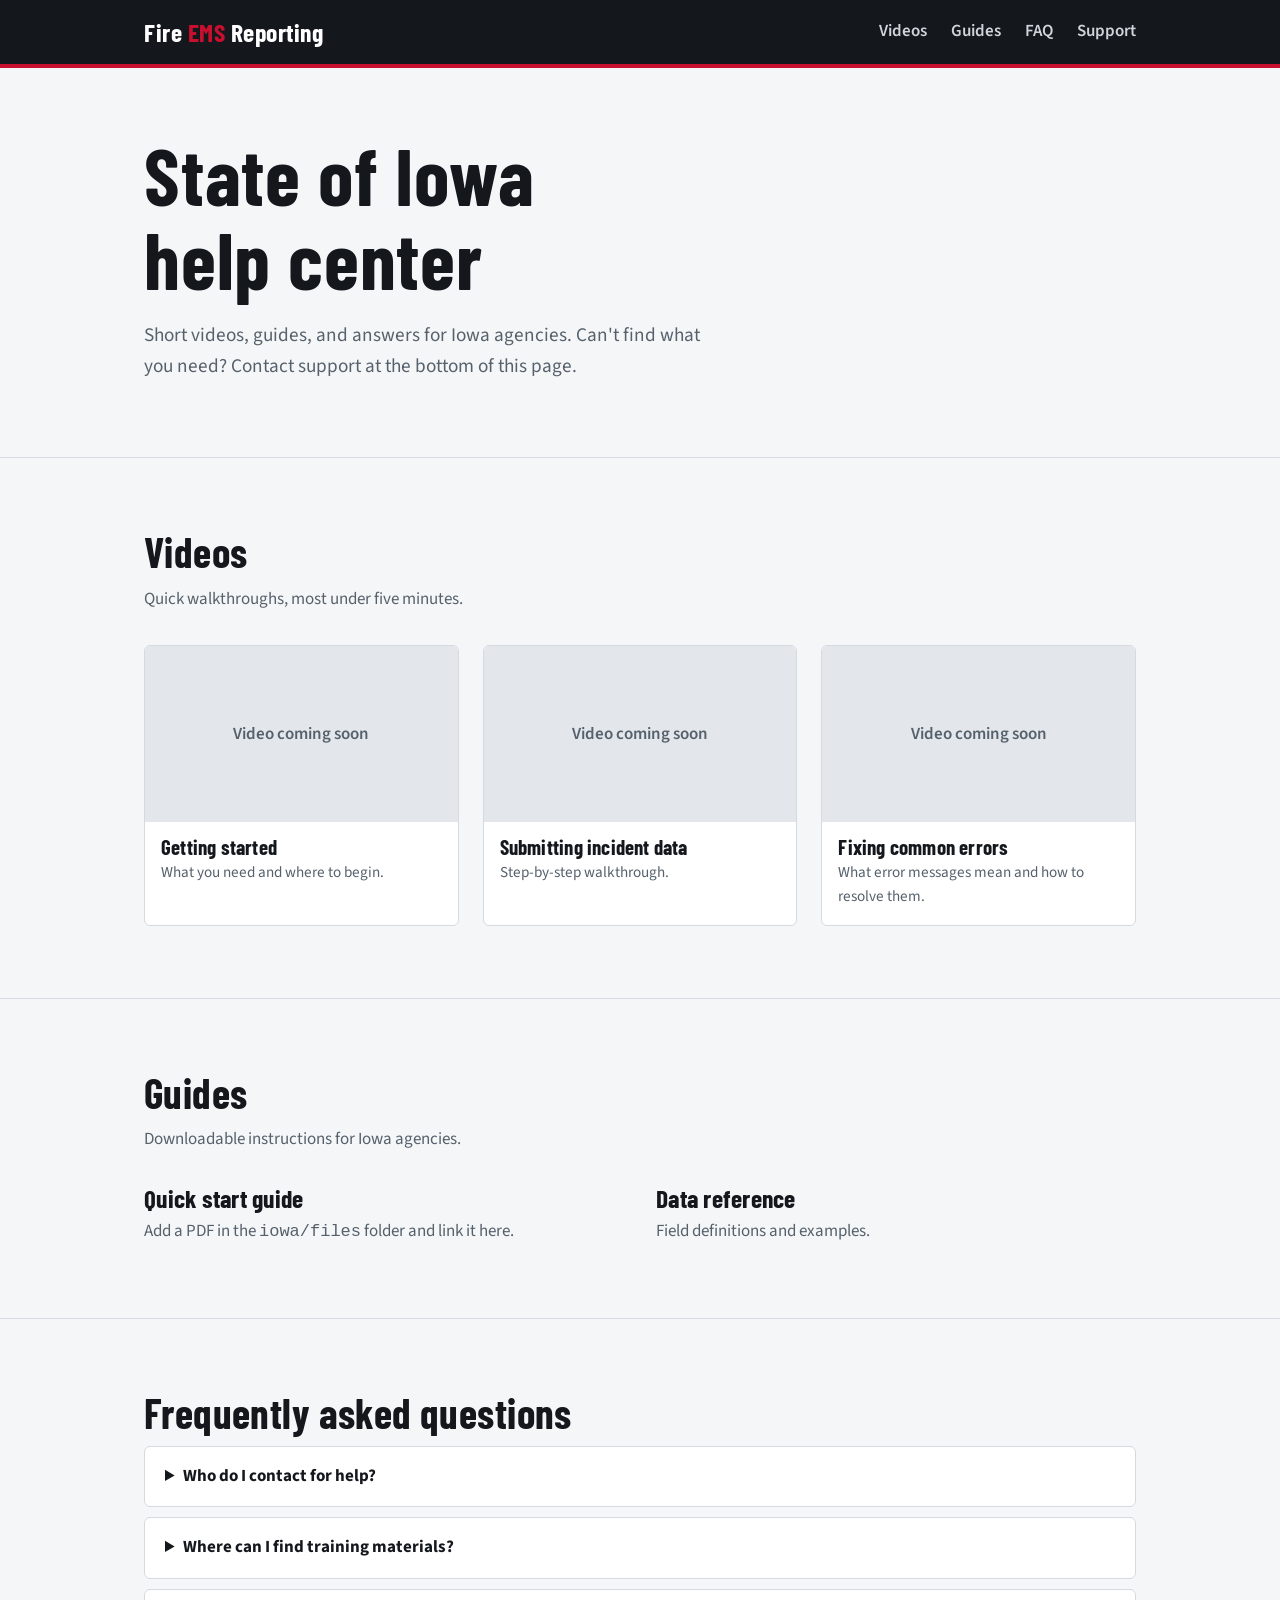
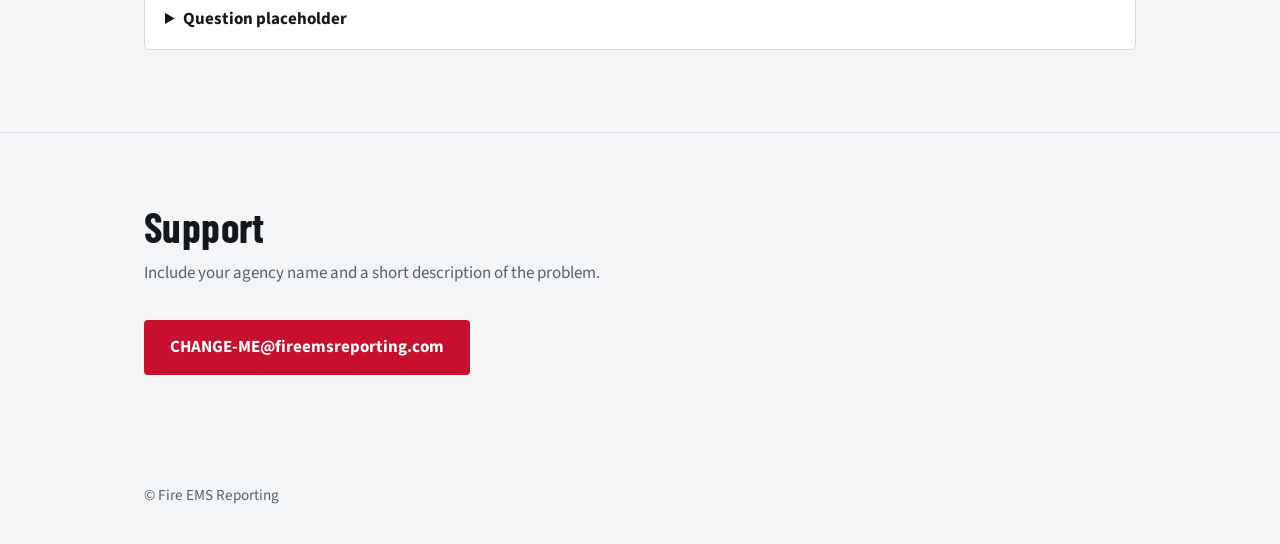
==== iowa/index.html @ 2711199d "Initial commit" ====
<!DOCTYPE html>
<html lang="en">
<head>
<!-- FER Website v1.1_20261011_1700 -->
<meta charset="UTF-8">
<meta name="viewport" content="width=device-width, initial-scale=1">
<title>State of Iowa Help | Fire EMS Reporting</title>
<link rel="preconnect" href="https://fonts.googleapis.com">
<link rel="preconnect" href="https://fonts.gstatic.com" crossorigin>
<link href="https://fonts.googleapis.com/css2?family=Barlow+Condensed:wght@600;700&family=Source+Sans+3:wght@400;600;700&display=swap" rel="stylesheet">
<link rel="stylesheet" href="../style.css">
</head>
<body>
<header class="site"><div class="wrap">
  <a class="brand" href="../">Fire <b>EMS</b> Reporting</a>
  <nav><a href="#videos">Videos</a><a href="#guides">Guides</a><a href="#faq">FAQ</a><a href="#support">Support</a></nav>
</div></header>

<main>
<section class="hero" style="padding-bottom:48px"><div class="wrap">
  <h1>State of Iowa help center</h1>
  <p>Short videos, guides, and answers for Iowa agencies. Can't find what you need? Contact support at the bottom of this page.</p>
</div></section>

<section id="videos"><div class="wrap">
  <h2>Videos</h2>
  <p class="lede">Quick walkthroughs, most under five minutes.</p>
  <div class="videos">
    <!-- To add a video: replace the .frame contents with
         <iframe src="https://www.youtube.com/embed/VIDEO_ID" allowfullscreen></iframe> -->
    <div class="vid"><div class="frame">Video coming soon</div><h3>Getting started</h3><p>What you need and where to begin.</p></div>
    <div class="vid"><div class="frame">Video coming soon</div><h3>Submitting incident data</h3><p>Step-by-step walkthrough.</p></div>
    <div class="vid"><div class="frame">Video coming soon</div><h3>Fixing common errors</h3><p>What error messages mean and how to resolve them.</p></div>
  </div>
</div></section>

<section id="guides"><div class="wrap">
  <h2>Guides</h2>
  <p class="lede">Downloadable instructions for Iowa agencies.</p>
  <div class="cols">
    <div><h3>Quick start guide</h3><p>Add a PDF in the <code>iowa/files</code> folder and link it here.</p></div>
    <div><h3>Data reference</h3><p>Field definitions and examples.</p></div>
  </div>
</div></section>

<section id="faq"><div class="wrap">
  <h2>Frequently asked questions</h2>
  <details><summary>Who do I contact for help?</summary><p>Email support using the address below and include your agency name.</p></details>
  <details><summary>Where can I find training materials?</summary><p>See the videos and guides above. New material is added as it becomes available.</p></details>
  <details><summary>Question placeholder</summary><p>Answer placeholder. Replace with real questions from Iowa users.</p></details>
</div></section>

<section id="support" style="border-bottom:0"><div class="wrap">
  <h2>Support</h2>
  <p class="lede">Include your agency name and a short description of the problem.</p>
  <a class="btn" href="mailto:CHANGE-ME@fireemsreporting.com">CHANGE-ME@fireemsreporting.com</a>
</div></section>
</main>
<footer><div class="wrap">&copy; Fire EMS Reporting</div></footer>
</body>
</html>
---- style.css ----
/* FER Website v1.1_20261011_1700 */
:root{--bg:#F4F6F8;--ink:#14181D;--steel:#56616C;--line:#D5DAE0;--red:#C8102E;--amber:#FF8C00;--panel:#14181D;--white:#fff}
*{box-sizing:border-box;margin:0;padding:0}
html{scroll-behavior:smooth}
body{background:var(--bg);color:var(--ink);font-family:'Source Sans 3',system-ui,sans-serif;font-size:1.0625rem;line-height:1.6}
h1,h2,h3{font-family:'Barlow Condensed','Arial Narrow',sans-serif;line-height:1.05;letter-spacing:.01em}
a{color:var(--red)}
a:focus-visible,summary:focus-visible,.btn:focus-visible{outline:3px solid var(--amber);outline-offset:3px}
.wrap{max-width:1040px;margin:0 auto;padding:0 24px}
header.site{background:var(--panel);border-bottom:4px solid var(--red)}
header.site .wrap{display:flex;align-items:center;justify-content:space-between;height:64px}
.brand{font-family:'Barlow Condensed',sans-serif;font-weight:700;font-size:1.6rem;color:var(--white);text-decoration:none;letter-spacing:.02em}
.brand b{color:var(--red)}
nav a{color:#cfd5db;text-decoration:none;margin-left:24px;font-weight:600}
nav a:hover{color:var(--white)}
section{padding:72px 0;border-bottom:1px solid var(--line)}
section h2{font-size:2.6rem;font-weight:700;margin-bottom:12px}
.lede{color:var(--steel);max-width:62ch;margin-bottom:32px}
.hero{padding:64px 0 72px}
.hero h1{font-size:clamp(2.8rem,7vw,5rem);font-weight:700;max-width:14ch}
.hero p{max-width:56ch;margin:20px 0 28px;color:var(--steel);font-size:1.2rem}
.btn{display:inline-block;background:var(--red);color:var(--white);padding:14px 26px;border-radius:4px;font-weight:700;text-decoration:none}
.btn.alt{background:transparent;color:var(--ink);border:2px solid var(--ink);margin-left:10px}
.screen{margin-top:48px;background:#000;border:4px solid var(--panel);border-radius:6px;overflow:hidden;max-width:760px}
.screen .nature{background:var(--amber);color:#000;font-family:'Barlow Condensed',sans-serif;font-weight:700;font-size:clamp(1.6rem,4.5vw,2.6rem);text-align:center;padding:14px;animation:pulse 1.4s infinite}
.screen .addr{background:#111;color:#fff;text-align:center;padding:10px;font-weight:700;font-size:clamp(.95rem,2.4vw,1.3rem)}
.screen .units{background:#1d1d1d;color:#fff;text-align:center;padding:10px;font-weight:700}
.screen .timers{display:flex;justify-content:space-around;background:#111;color:#fff;padding:10px;font-weight:700}
.screen .cap{background:#0a0a0a;color:#8a939c;font-size:.85rem;text-align:center;padding:6px}
@keyframes pulse{50%{background:#FF5F00}}
@media (prefers-reduced-motion:reduce){.screen .nature{animation:none}}
.cols{display:grid;grid-template-columns:repeat(auto-fit,minmax(260px,1fr));gap:32px}
.cols h3{font-size:1.6rem;margin-bottom:6px}
.cols p{color:var(--steel)}
.price{background:var(--panel);color:var(--white);padding:36px;border-radius:6px;display:flex;flex-wrap:wrap;gap:24px;align-items:center;justify-content:space-between}
.price .amt{font-family:'Barlow Condensed',sans-serif;font-size:3.4rem;font-weight:700;line-height:1}
.price p{color:#b9c1c9;max-width:44ch}
.videos{display:grid;grid-template-columns:repeat(auto-fit,minmax(280px,1fr));gap:24px}
.vid{background:var(--white);border:1px solid var(--line);border-radius:6px;overflow:hidden}
.vid .frame{aspect-ratio:16/9;background:#e3e7eb;display:flex;align-items:center;justify-content:center;color:var(--steel);font-weight:600}
.vid iframe{width:100%;height:100%;border:0}
.vid h3{font-size:1.3rem;padding:14px 16px 2px}
.vid p{padding:0 16px 16px;color:var(--steel);font-size:.95rem}
details{background:var(--white);border:1px solid var(--line);border-radius:6px;padding:16px 20px;margin-bottom:10px}
summary{font-weight:700;cursor:pointer}
details p{margin-top:10px;color:var(--steel)}
footer{padding:36px 0;color:var(--steel);font-size:.95rem}
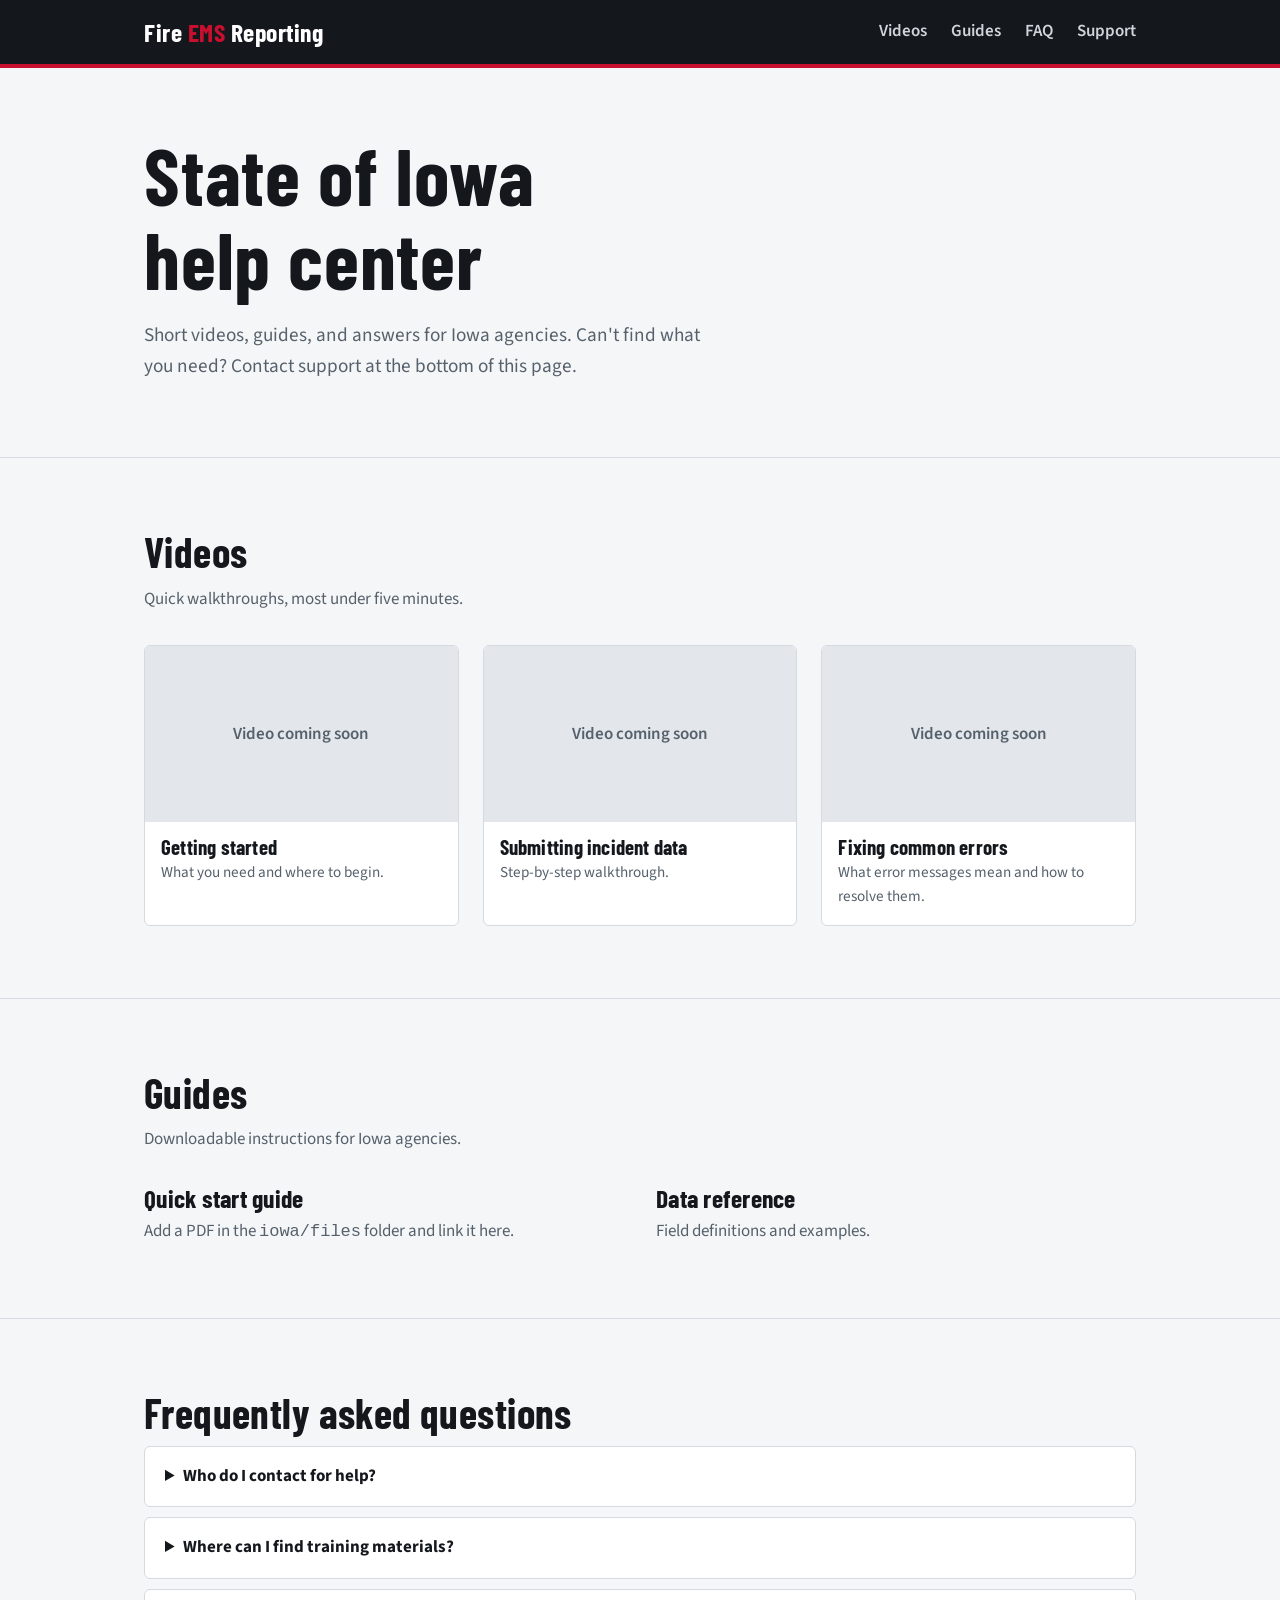
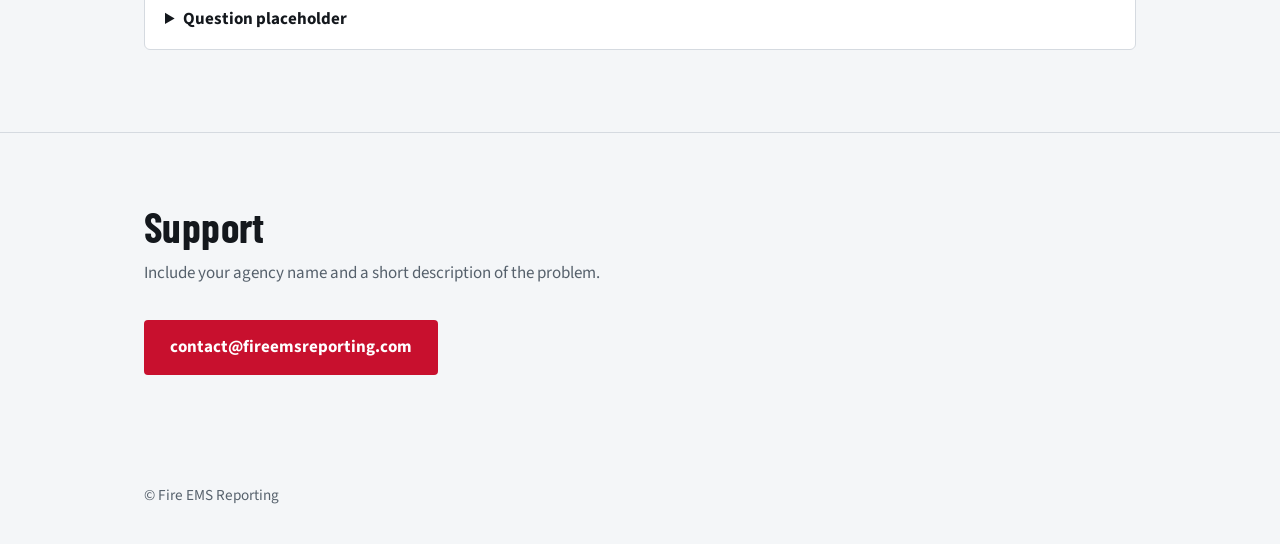
==== commit 874642e4: "Add Updated pricing" ====
--- a/iowa/index.html
+++ b/iowa/index.html
@@ -1,7 +1,7 @@
 <!DOCTYPE html>
 <html lang="en">
 <head>
-<!-- FER Website v1.1_20261011_1700 -->
+<!-- FER Website v1.3_20261011_1725 -->
 <meta charset="UTF-8">
 <meta name="viewport" content="width=device-width, initial-scale=1">
 <title>State of Iowa Help | Fire EMS Reporting</title>
@@ -53,7 +53,7 @@
 <section id="support" style="border-bottom:0"><div class="wrap">
   <h2>Support</h2>
   <p class="lede">Include your agency name and a short description of the problem.</p>
-  <a class="btn" href="mailto:CHANGE-ME@fireemsreporting.com">CHANGE-ME@fireemsreporting.com</a>
+  <a class="btn" href="mailto:contact@fireemsreporting.com">contact@fireemsreporting.com</a>
 </div></section>
 </main>
 <footer><div class="wrap">&copy; Fire EMS Reporting</div></footer>
--- a/style.css
+++ b/style.css
@@ -1,4 +1,4 @@
-/* FER Website v1.1_20261011_1700 */
+/* FER Website v1.3_20261011_1725 */
 :root{--bg:#F4F6F8;--ink:#14181D;--steel:#56616C;--line:#D5DAE0;--red:#C8102E;--amber:#FF8C00;--panel:#14181D;--white:#fff}
 *{box-sizing:border-box;margin:0;padding:0}
 html{scroll-behavior:smooth}
@@ -32,9 +32,6 @@
 .cols{display:grid;grid-template-columns:repeat(auto-fit,minmax(260px,1fr));gap:32px}
 .cols h3{font-size:1.6rem;margin-bottom:6px}
 .cols p{color:var(--steel)}
-.price{background:var(--panel);color:var(--white);padding:36px;border-radius:6px;display:flex;flex-wrap:wrap;gap:24px;align-items:center;justify-content:space-between}
-.price .amt{font-family:'Barlow Condensed',sans-serif;font-size:3.4rem;font-weight:700;line-height:1}
-.price p{color:#b9c1c9;max-width:44ch}
 .videos{display:grid;grid-template-columns:repeat(auto-fit,minmax(280px,1fr));gap:24px}
 .vid{background:var(--white);border:1px solid var(--line);border-radius:6px;overflow:hidden}
 .vid .frame{aspect-ratio:16/9;background:#e3e7eb;display:flex;align-items:center;justify-content:center;color:var(--steel);font-weight:600}
@@ -45,3 +42,12 @@
 summary{font-weight:700;cursor:pointer}
 details p{margin-top:10px;color:var(--steel)}
 footer{padding:36px 0;color:var(--steel);font-size:.95rem}
+nav{display:flex;flex-wrap:wrap;justify-content:flex-end}
+@media (max-width:640px){
+  header.site .wrap{height:auto;flex-direction:column;align-items:flex-start;padding-top:12px;padding-bottom:12px;gap:4px}
+  nav{justify-content:flex-start}
+  nav a{margin:0 16px 0 0;font-size:.95rem}
+  section{padding:48px 0}
+  section h2{font-size:2.1rem}
+  .btn.alt{margin:12px 0 0}
+}
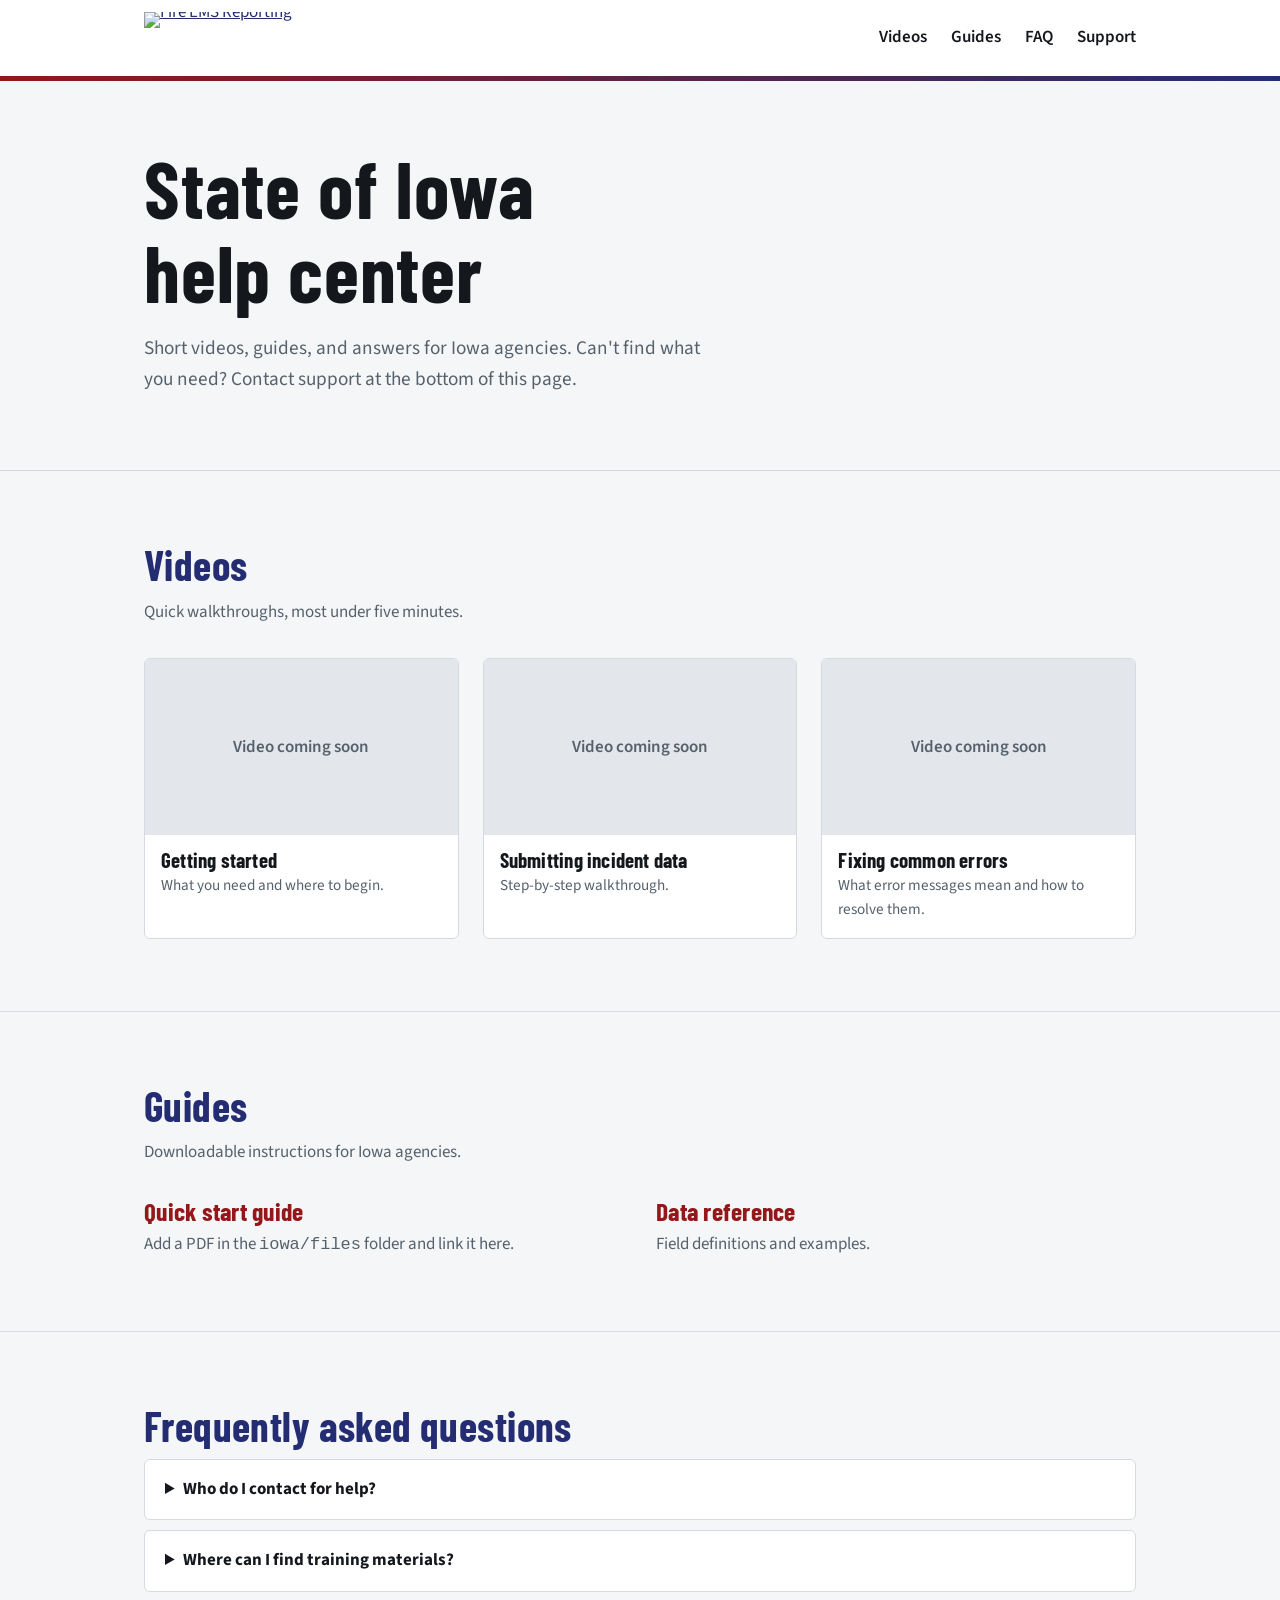
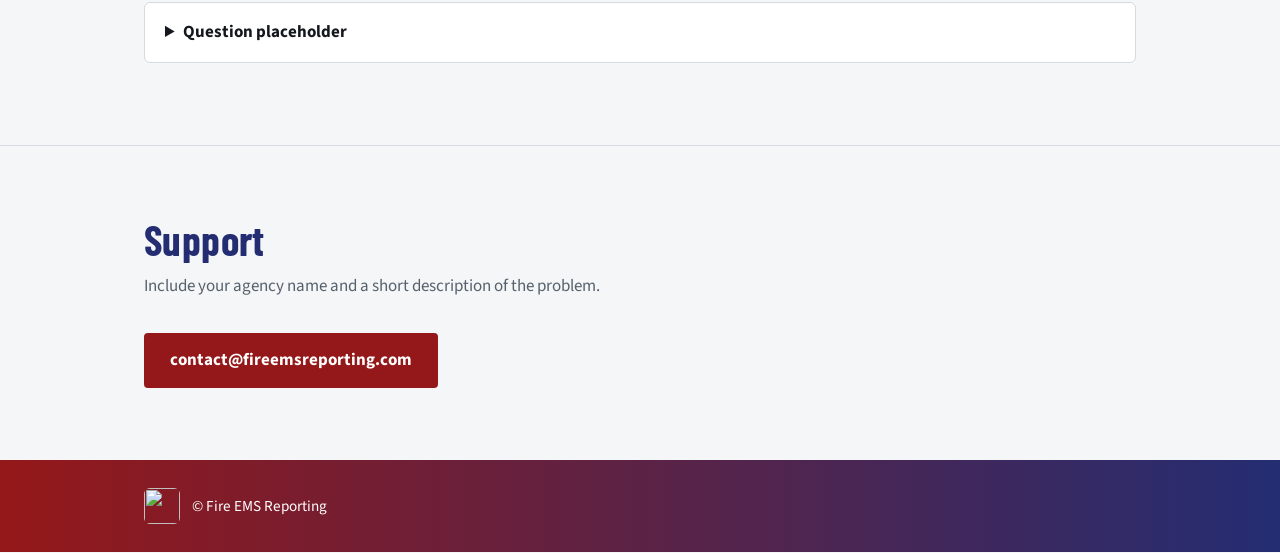
==== commit 00f5b2bb: "Udpate Added icons/color scheme" ====
--- a/iowa/index.html
+++ b/iowa/index.html
@@ -1,18 +1,20 @@
 <!DOCTYPE html>
 <html lang="en">
 <head>
-<!-- FER Website v1.3_20261011_1725 -->
+<!-- FER Website v1.4_20261011_1815 -->
 <meta charset="UTF-8">
 <meta name="viewport" content="width=device-width, initial-scale=1">
 <title>State of Iowa Help | Fire EMS Reporting</title>
 <link rel="preconnect" href="https://fonts.googleapis.com">
 <link rel="preconnect" href="https://fonts.gstatic.com" crossorigin>
 <link href="https://fonts.googleapis.com/css2?family=Barlow+Condensed:wght@600;700&family=Source+Sans+3:wght@400;600;700&display=swap" rel="stylesheet">
+<link rel="icon" type="image/png" href="../assets/favicon.png">
+<link rel="apple-touch-icon" href="../assets/apple-touch-icon.png">
 <link rel="stylesheet" href="../style.css">
 </head>
 <body>
 <header class="site"><div class="wrap">
-  <a class="brand" href="../">Fire <b>EMS</b> Reporting</a>
+  <a class="brand" href="../"><img src="../assets/logo.png" alt="Fire EMS Reporting" width="148" height="52"></a>
   <nav><a href="#videos">Videos</a><a href="#guides">Guides</a><a href="#faq">FAQ</a><a href="#support">Support</a></nav>
 </div></header>
 
@@ -56,6 +58,6 @@
   <a class="btn" href="mailto:contact@fireemsreporting.com">contact@fireemsreporting.com</a>
 </div></section>
 </main>
-<footer><div class="wrap">&copy; Fire EMS Reporting</div></footer>
+<footer><div class="wrap"><img src="../assets/favicon.png" alt="">&copy; Fire EMS Reporting</div></footer>
 </body>
 </html>
--- a/style.css
+++ b/style.css
@@ -1,27 +1,27 @@
-/* FER Website v1.3_20261011_1725 */
-:root{--bg:#F4F6F8;--ink:#14181D;--steel:#56616C;--line:#D5DAE0;--red:#C8102E;--amber:#FF8C00;--panel:#14181D;--white:#fff}
+/* FER Website v1.4_20261011_1815 */
+:root{--bg:#F4F6F8;--ink:#14181D;--steel:#56616C;--line:#D5DAE0;--red:#941819;--navy:#242d72;--amber:#FF8C00;--panel:#14181D;--white:#fff}
 *{box-sizing:border-box;margin:0;padding:0}
 html{scroll-behavior:smooth}
 body{background:var(--bg);color:var(--ink);font-family:'Source Sans 3',system-ui,sans-serif;font-size:1.0625rem;line-height:1.6}
 h1,h2,h3{font-family:'Barlow Condensed','Arial Narrow',sans-serif;line-height:1.05;letter-spacing:.01em}
-a{color:var(--red)}
+a{color:var(--navy)}
 a:focus-visible,summary:focus-visible,.btn:focus-visible{outline:3px solid var(--amber);outline-offset:3px}
 .wrap{max-width:1040px;margin:0 auto;padding:0 24px}
-header.site{background:var(--panel);border-bottom:4px solid var(--red)}
-header.site .wrap{display:flex;align-items:center;justify-content:space-between;height:64px}
-.brand{font-family:'Barlow Condensed',sans-serif;font-weight:700;font-size:1.6rem;color:var(--white);text-decoration:none;letter-spacing:.02em}
-.brand b{color:var(--red)}
-nav a{color:#cfd5db;text-decoration:none;margin-left:24px;font-weight:600}
-nav a:hover{color:var(--white)}
+header.site{background:#fff;border-bottom:5px solid;border-image:linear-gradient(90deg,#941819,#242d72) 1}
+header.site .wrap{display:flex;align-items:center;justify-content:space-between;height:76px}
+.brand{display:block;line-height:0}
+.brand img{height:52px;width:auto;display:block}
+nav a{color:var(--ink);text-decoration:none;margin-left:24px;font-weight:600}
+nav a:hover{color:var(--red)}
 section{padding:72px 0;border-bottom:1px solid var(--line)}
-section h2{font-size:2.6rem;font-weight:700;margin-bottom:12px}
+section h2{font-size:2.6rem;font-weight:700;margin-bottom:12px;color:var(--navy)}
 .lede{color:var(--steel);max-width:62ch;margin-bottom:32px}
 .hero{padding:64px 0 72px}
 .hero h1{font-size:clamp(2.8rem,7vw,5rem);font-weight:700;max-width:14ch}
 .hero p{max-width:56ch;margin:20px 0 28px;color:var(--steel);font-size:1.2rem}
 .btn{display:inline-block;background:var(--red);color:var(--white);padding:14px 26px;border-radius:4px;font-weight:700;text-decoration:none}
-.btn.alt{background:transparent;color:var(--ink);border:2px solid var(--ink);margin-left:10px}
-.screen{margin-top:48px;background:#000;border:4px solid var(--panel);border-radius:6px;overflow:hidden;max-width:760px}
+.btn.alt{background:transparent;color:var(--navy);border:2px solid var(--navy);margin-left:10px}
+.screen{margin-top:48px;background:#000;border:4px solid var(--navy);border-radius:6px;overflow:hidden;max-width:760px}
 .screen .nature{background:var(--amber);color:#000;font-family:'Barlow Condensed',sans-serif;font-weight:700;font-size:clamp(1.6rem,4.5vw,2.6rem);text-align:center;padding:14px;animation:pulse 1.4s infinite}
 .screen .addr{background:#111;color:#fff;text-align:center;padding:10px;font-weight:700;font-size:clamp(.95rem,2.4vw,1.3rem)}
 .screen .units{background:#1d1d1d;color:#fff;text-align:center;padding:10px;font-weight:700}
@@ -30,7 +30,7 @@
 @keyframes pulse{50%{background:#FF5F00}}
 @media (prefers-reduced-motion:reduce){.screen .nature{animation:none}}
 .cols{display:grid;grid-template-columns:repeat(auto-fit,minmax(260px,1fr));gap:32px}
-.cols h3{font-size:1.6rem;margin-bottom:6px}
+.cols h3{font-size:1.6rem;margin-bottom:6px;color:var(--red)}
 .cols p{color:var(--steel)}
 .videos{display:grid;grid-template-columns:repeat(auto-fit,minmax(280px,1fr));gap:24px}
 .vid{background:var(--white);border:1px solid var(--line);border-radius:6px;overflow:hidden}
@@ -41,7 +41,9 @@
 details{background:var(--white);border:1px solid var(--line);border-radius:6px;padding:16px 20px;margin-bottom:10px}
 summary{font-weight:700;cursor:pointer}
 details p{margin-top:10px;color:var(--steel)}
-footer{padding:36px 0;color:var(--steel);font-size:.95rem}
+footer{padding:28px 0;color:#fff;font-size:.95rem;background:linear-gradient(90deg,#941819,#242d72)}
+footer .wrap{display:flex;align-items:center;gap:12px}
+footer img{height:36px;width:36px;border-radius:6px}
 nav{display:flex;flex-wrap:wrap;justify-content:flex-end}
 @media (max-width:640px){
   header.site .wrap{height:auto;flex-direction:column;align-items:flex-start;padding-top:12px;padding-bottom:12px;gap:4px}
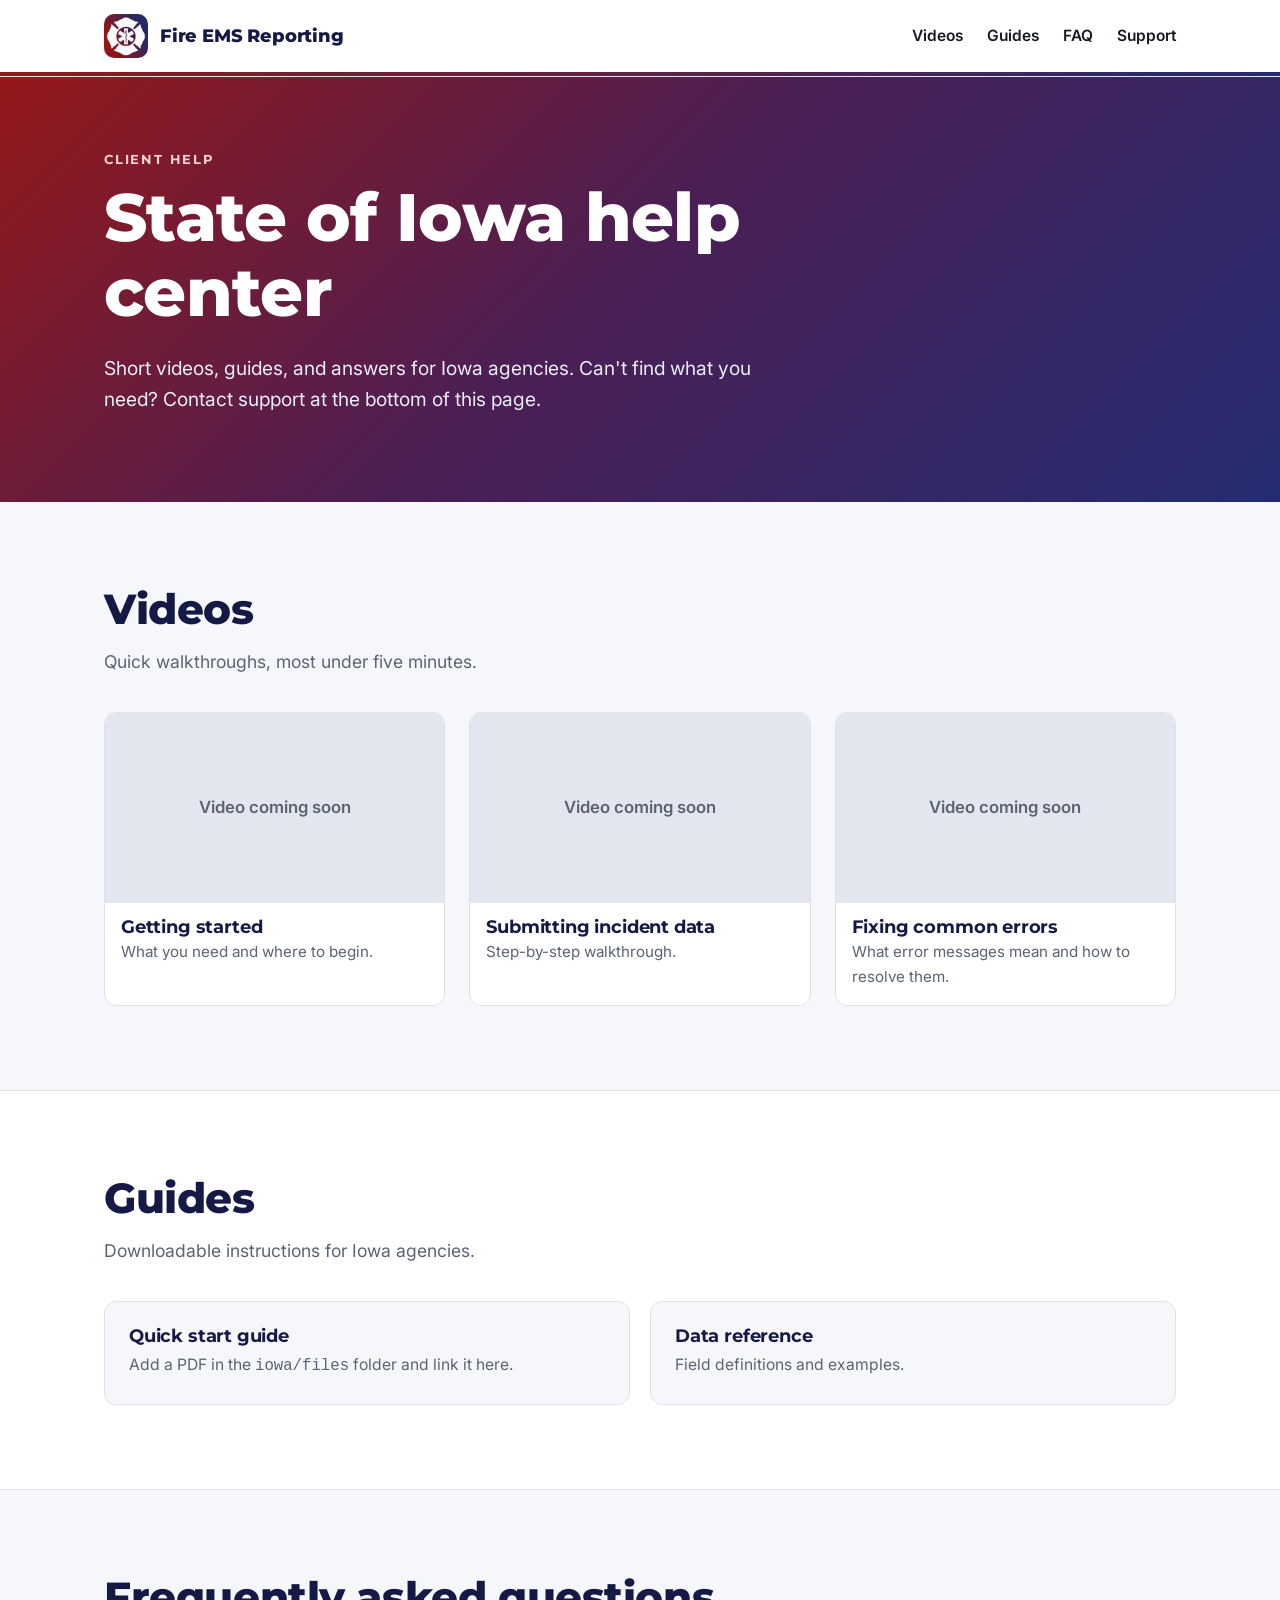
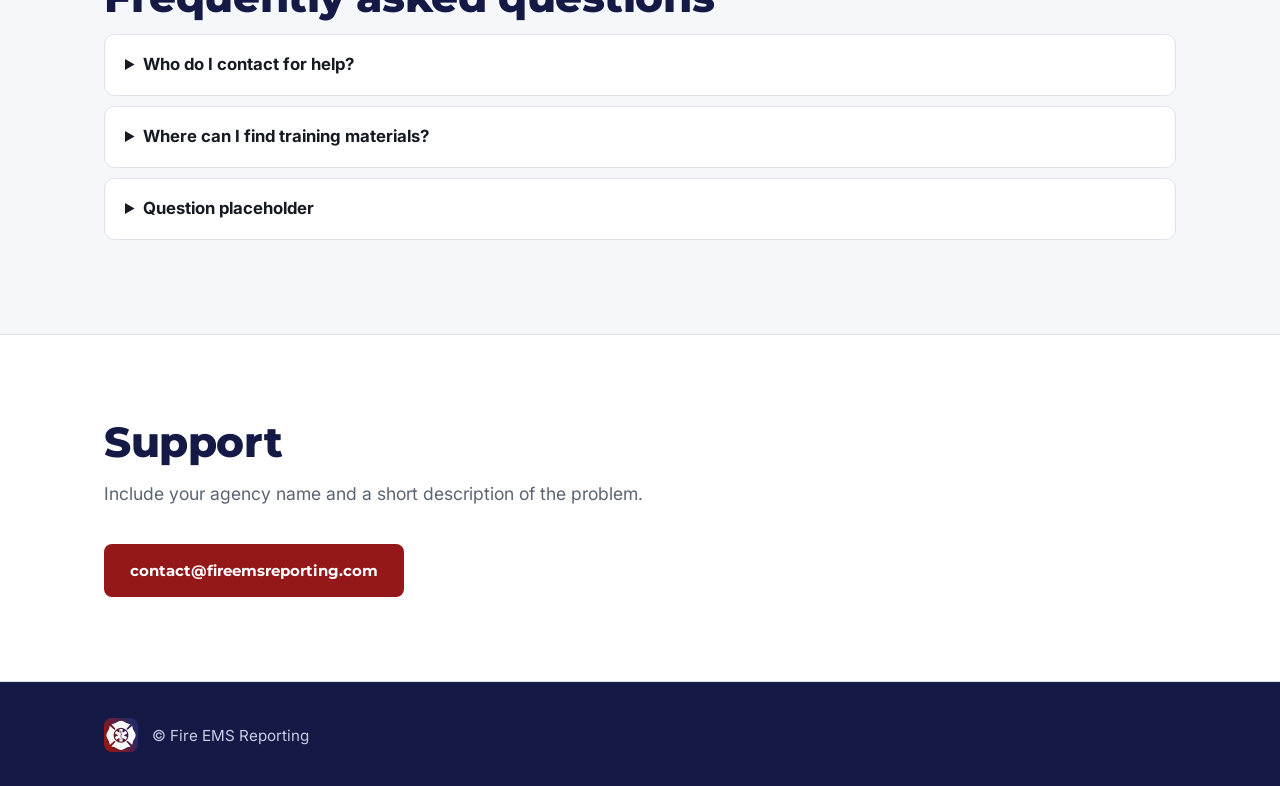
==== commit 8e15204a: "Update with screenshts" ====
--- a/iowa/index.html
+++ b/iowa/index.html
@@ -1,25 +1,25 @@
 <!DOCTYPE html>
 <html lang="en">
 <head>
-<!-- FER Website v1.4_20261011_1815 -->
+<!-- FER Website v1.5_20261020_1115 -->
 <meta charset="UTF-8">
 <meta name="viewport" content="width=device-width, initial-scale=1">
 <title>State of Iowa Help | Fire EMS Reporting</title>
 <link rel="preconnect" href="https://fonts.googleapis.com">
 <link rel="preconnect" href="https://fonts.gstatic.com" crossorigin>
-<link href="https://fonts.googleapis.com/css2?family=Barlow+Condensed:wght@600;700&family=Source+Sans+3:wght@400;600;700&display=swap" rel="stylesheet">
+<link href="https://fonts.googleapis.com/css2?family=Inter:wght@400;500;600&family=Montserrat:wght@600;700;800&display=swap" rel="stylesheet">
 <link rel="icon" type="image/png" href="../assets/favicon.png">
 <link rel="apple-touch-icon" href="../assets/apple-touch-icon.png">
 <link rel="stylesheet" href="../style.css">
 </head>
 <body>
 <header class="site"><div class="wrap">
-  <a class="brand" href="../"><img src="../assets/logo.png" alt="Fire EMS Reporting" width="148" height="52"></a>
+  <a class="brand" href="../"><img src="../assets/icon-128.png" alt="" width="44" height="44"><span>Fire EMS Reporting</span></a>
   <nav><a href="#videos">Videos</a><a href="#guides">Guides</a><a href="#faq">FAQ</a><a href="#support">Support</a></nav>
 </div></header>
 
 <main>
-<section class="hero" style="padding-bottom:48px"><div class="wrap">
+<section class="hero sub"><div class="wrap"><div class="eyebrow">Client help</div>
   <h1>State of Iowa help center</h1>
   <p>Short videos, guides, and answers for Iowa agencies. Can't find what you need? Contact support at the bottom of this page.</p>
 </div></section>
@@ -36,12 +36,12 @@
   </div>
 </div></section>
 
-<section id="guides"><div class="wrap">
+<section id="guides" class="alt"><div class="wrap">
   <h2>Guides</h2>
   <p class="lede">Downloadable instructions for Iowa agencies.</p>
   <div class="cols">
-    <div><h3>Quick start guide</h3><p>Add a PDF in the <code>iowa/files</code> folder and link it here.</p></div>
-    <div><h3>Data reference</h3><p>Field definitions and examples.</p></div>
+    <div class="card"><h3>Quick start guide</h3><p>Add a PDF in the <code>iowa/files</code> folder and link it here.</p></div>
+    <div class="card"><h3>Data reference</h3><p>Field definitions and examples.</p></div>
   </div>
 </div></section>
 
@@ -52,12 +52,12 @@
   <details><summary>Question placeholder</summary><p>Answer placeholder. Replace with real questions from Iowa users.</p></details>
 </div></section>
 
-<section id="support" style="border-bottom:0"><div class="wrap">
+<section id="support" class="alt"><div class="wrap">
   <h2>Support</h2>
   <p class="lede">Include your agency name and a short description of the problem.</p>
   <a class="btn" href="mailto:contact@fireemsreporting.com">contact@fireemsreporting.com</a>
 </div></section>
 </main>
-<footer><div class="wrap"><img src="../assets/favicon.png" alt="">&copy; Fire EMS Reporting</div></footer>
+<footer><div class="wrap"><img src="../assets/favicon.png" alt=""><span>&copy; Fire EMS Reporting</span></div></footer>
 </body>
 </html>
--- a/style.css
+++ b/style.css
@@ -1,55 +1,73 @@
-/* FER Website v1.4_20261011_1815 */
-:root{--bg:#F4F6F8;--ink:#14181D;--steel:#56616C;--line:#D5DAE0;--red:#941819;--navy:#242d72;--amber:#FF8C00;--panel:#14181D;--white:#fff}
+/* FER Website v1.5_20261020_1115 */
+:root{--red:#941819;--red2:#b52024;--navy:#242d72;--navy-d:#141a45;--ink:#161a22;--steel:#5a6472;--line:#dfe2ea;--bg:#f6f7fb;--white:#fff;--amber:#FF8C00}
 *{box-sizing:border-box;margin:0;padding:0}
 html{scroll-behavior:smooth}
-body{background:var(--bg);color:var(--ink);font-family:'Source Sans 3',system-ui,sans-serif;font-size:1.0625rem;line-height:1.6}
-h1,h2,h3{font-family:'Barlow Condensed','Arial Narrow',sans-serif;line-height:1.05;letter-spacing:.01em}
+body{background:var(--bg);color:var(--ink);font-family:'Inter',system-ui,sans-serif;font-size:1.05rem;line-height:1.65}
+h1,h2,h3{font-family:'Montserrat','Inter',sans-serif;line-height:1.12;letter-spacing:-.01em}
 a{color:var(--navy)}
 a:focus-visible,summary:focus-visible,.btn:focus-visible{outline:3px solid var(--amber);outline-offset:3px}
-.wrap{max-width:1040px;margin:0 auto;padding:0 24px}
-header.site{background:#fff;border-bottom:5px solid;border-image:linear-gradient(90deg,#941819,#242d72) 1}
-header.site .wrap{display:flex;align-items:center;justify-content:space-between;height:76px}
-.brand{display:block;line-height:0}
-.brand img{height:52px;width:auto;display:block}
-nav a{color:var(--ink);text-decoration:none;margin-left:24px;font-weight:600}
+.wrap{max-width:1120px;margin:0 auto;padding:0 24px}
+header.site{background:rgba(255,255,255,.96);backdrop-filter:blur(8px);position:sticky;top:0;z-index:10;border-bottom:1px solid var(--line)}
+header.site::after{content:"";display:block;height:4px;background:linear-gradient(90deg,var(--red),var(--navy))}
+header.site .wrap{display:flex;align-items:center;justify-content:space-between;height:72px}
+.brand{display:flex;align-items:center;gap:12px;text-decoration:none;color:var(--navy-d);font-family:'Montserrat',sans-serif;font-weight:800;font-size:1.15rem;letter-spacing:-.01em}
+.brand img{height:44px;width:44px;border-radius:10px;display:block}
+nav{display:flex;flex-wrap:wrap;justify-content:flex-end;gap:4px 24px}
+nav a{color:var(--ink);text-decoration:none;font-weight:600;font-size:.97rem}
 nav a:hover{color:var(--red)}
-section{padding:72px 0;border-bottom:1px solid var(--line)}
-section h2{font-size:2.6rem;font-weight:700;margin-bottom:12px;color:var(--navy)}
-.lede{color:var(--steel);max-width:62ch;margin-bottom:32px}
-.hero{padding:64px 0 72px}
-.hero h1{font-size:clamp(2.8rem,7vw,5rem);font-weight:700;max-width:14ch}
-.hero p{max-width:56ch;margin:20px 0 28px;color:var(--steel);font-size:1.2rem}
-.btn{display:inline-block;background:var(--red);color:var(--white);padding:14px 26px;border-radius:4px;font-weight:700;text-decoration:none}
-.btn.alt{background:transparent;color:var(--navy);border:2px solid var(--navy);margin-left:10px}
-.screen{margin-top:48px;background:#000;border:4px solid var(--navy);border-radius:6px;overflow:hidden;max-width:760px}
-.screen .nature{background:var(--amber);color:#000;font-family:'Barlow Condensed',sans-serif;font-weight:700;font-size:clamp(1.6rem,4.5vw,2.6rem);text-align:center;padding:14px;animation:pulse 1.4s infinite}
-.screen .addr{background:#111;color:#fff;text-align:center;padding:10px;font-weight:700;font-size:clamp(.95rem,2.4vw,1.3rem)}
-.screen .units{background:#1d1d1d;color:#fff;text-align:center;padding:10px;font-weight:700}
-.screen .timers{display:flex;justify-content:space-around;background:#111;color:#fff;padding:10px;font-weight:700}
-.screen .cap{background:#0a0a0a;color:#8a939c;font-size:.85rem;text-align:center;padding:6px}
-@keyframes pulse{50%{background:#FF5F00}}
-@media (prefers-reduced-motion:reduce){.screen .nature{animation:none}}
-.cols{display:grid;grid-template-columns:repeat(auto-fit,minmax(260px,1fr));gap:32px}
-.cols h3{font-size:1.6rem;margin-bottom:6px;color:var(--red)}
-.cols p{color:var(--steel)}
+.eyebrow{font-family:'Montserrat',sans-serif;font-weight:700;font-size:.8rem;letter-spacing:.14em;text-transform:uppercase;color:var(--red);margin-bottom:10px}
+section{padding:84px 0}
+section.alt{background:var(--white);border-top:1px solid var(--line);border-bottom:1px solid var(--line)}
+section h2{font-size:clamp(1.9rem,4vw,2.6rem);font-weight:800;margin-bottom:14px;color:var(--navy-d)}
+.lede{color:var(--steel);max-width:64ch;margin-bottom:36px;font-size:1.1rem}
+.hero{background:linear-gradient(135deg,var(--red) 0%,#4a1f55 48%,var(--navy) 100%);color:#fff;padding:72px 0 0;overflow:hidden}
+.hero .eyebrow{color:#ffd3d6}
+.hero h1{font-size:clamp(2.4rem,6vw,4.2rem);font-weight:800;max-width:16ch}
+.hero p{max-width:58ch;margin:22px 0 30px;font-size:1.2rem;color:#eceefa}
+.btn{display:inline-block;background:var(--red);color:#fff;padding:14px 26px;border-radius:8px;font-weight:700;text-decoration:none;font-family:'Montserrat',sans-serif;font-size:.95rem}
+.btn:hover{background:var(--red2)}
+.hero .btn{background:#fff;color:var(--navy-d)}
+.hero .btn:hover{background:#eceefa}
+.btn.alt{background:transparent;color:#fff;border:2px solid rgba(255,255,255,.7);margin-left:10px;padding:12px 24px}
+.btn.alt:hover{background:rgba(255,255,255,.12)}
+.section-btn.alt{color:var(--navy)}
+.shot-hero{margin:56px auto 0;max-width:980px;border-radius:14px 14px 0 0;overflow:hidden;box-shadow:0 -10px 60px rgba(0,0,0,.35);border:1px solid rgba(255,255,255,.25);border-bottom:0;background:#000}
+.shot-hero img,.shot img{display:block;width:100%;height:auto}
+.cols{display:grid;grid-template-columns:repeat(auto-fit,minmax(250px,1fr));gap:20px}
+.card{background:#fff;border:1px solid var(--line);border-radius:12px;padding:24px}
+section.alt .card{background:var(--bg)}
+.card h3{font-size:1.12rem;margin-bottom:6px;color:var(--navy-d)}
+.card p{color:var(--steel);font-size:.98rem}
+.card .dot{width:34px;height:6px;border-radius:3px;background:linear-gradient(90deg,var(--red),var(--navy));margin-bottom:14px}
+.feature{display:grid;grid-template-columns:1fr 1.25fr;gap:44px;align-items:center;margin-bottom:64px}
+.feature:last-child{margin-bottom:0}
+.feature.flip{grid-template-columns:1.25fr 1fr}.feature.flip .txt{order:2}
+.feature h3{font-size:1.6rem;color:var(--navy-d);margin-bottom:10px}
+.feature p{color:var(--steel)}
+.shot{border-radius:12px;overflow:hidden;border:1px solid #20263a;box-shadow:0 18px 44px rgba(20,26,69,.22);background:#000}
+.cap{font-size:.82rem;color:var(--steel);margin-top:10px}
+.pricing{background:linear-gradient(135deg,var(--red),var(--navy));color:#fff;border-radius:16px;padding:44px;display:flex;flex-wrap:wrap;gap:28px;align-items:center;justify-content:space-between}
+.pricing .from{font-family:'Montserrat',sans-serif;font-weight:700;font-size:.85rem;letter-spacing:.12em;text-transform:uppercase;opacity:.85}
+.pricing .amt{font-family:'Montserrat',sans-serif;font-size:4rem;font-weight:800;line-height:1}
+.pricing p{max-width:46ch;color:#eceefa}
 .videos{display:grid;grid-template-columns:repeat(auto-fit,minmax(280px,1fr));gap:24px}
-.vid{background:var(--white);border:1px solid var(--line);border-radius:6px;overflow:hidden}
-.vid .frame{aspect-ratio:16/9;background:#e3e7eb;display:flex;align-items:center;justify-content:center;color:var(--steel);font-weight:600}
+.vid{background:#fff;border:1px solid var(--line);border-radius:12px;overflow:hidden}
+.vid .frame{aspect-ratio:16/9;background:#e3e6ee;display:flex;align-items:center;justify-content:center;color:var(--steel);font-weight:600}
 .vid iframe{width:100%;height:100%;border:0}
-.vid h3{font-size:1.3rem;padding:14px 16px 2px}
+.vid h3{font-size:1.1rem;padding:14px 16px 2px;color:var(--navy-d)}
 .vid p{padding:0 16px 16px;color:var(--steel);font-size:.95rem}
-details{background:var(--white);border:1px solid var(--line);border-radius:6px;padding:16px 20px;margin-bottom:10px}
+details{background:#fff;border:1px solid var(--line);border-radius:10px;padding:16px 20px;margin-bottom:10px}
 summary{font-weight:700;cursor:pointer}
 details p{margin-top:10px;color:var(--steel)}
-footer{padding:28px 0;color:#fff;font-size:.95rem;background:linear-gradient(90deg,#941819,#242d72)}
-footer .wrap{display:flex;align-items:center;gap:12px}
-footer img{height:36px;width:36px;border-radius:6px}
-nav{display:flex;flex-wrap:wrap;justify-content:flex-end}
+.hero.sub{padding-bottom:56px}
+footer{background:var(--navy-d);color:#c9cde6;padding:36px 0;font-size:.95rem}
+footer .wrap{display:flex;align-items:center;gap:14px;flex-wrap:wrap}
+footer img{height:34px;width:34px;border-radius:8px}
+footer a{color:#fff}
+@media (max-width:820px){.feature,.feature.flip{grid-template-columns:1fr;gap:20px}.feature.flip .txt{order:0}}
 @media (max-width:640px){
-  header.site .wrap{height:auto;flex-direction:column;align-items:flex-start;padding-top:12px;padding-bottom:12px;gap:4px}
-  nav{justify-content:flex-start}
-  nav a{margin:0 16px 0 0;font-size:.95rem}
-  section{padding:48px 0}
-  section h2{font-size:2.1rem}
-  .btn.alt{margin:12px 0 0}
+ header.site .wrap{height:auto;flex-direction:column;align-items:flex-start;padding-top:12px;padding-bottom:12px;gap:8px}
+ nav{justify-content:flex-start;gap:2px 16px}nav a{font-size:.9rem}
+ section{padding:56px 0}.hero{padding-top:48px}
+ .btn.alt{margin:12px 0 0}.pricing{padding:30px}.pricing .amt{font-size:3.2rem}
 }
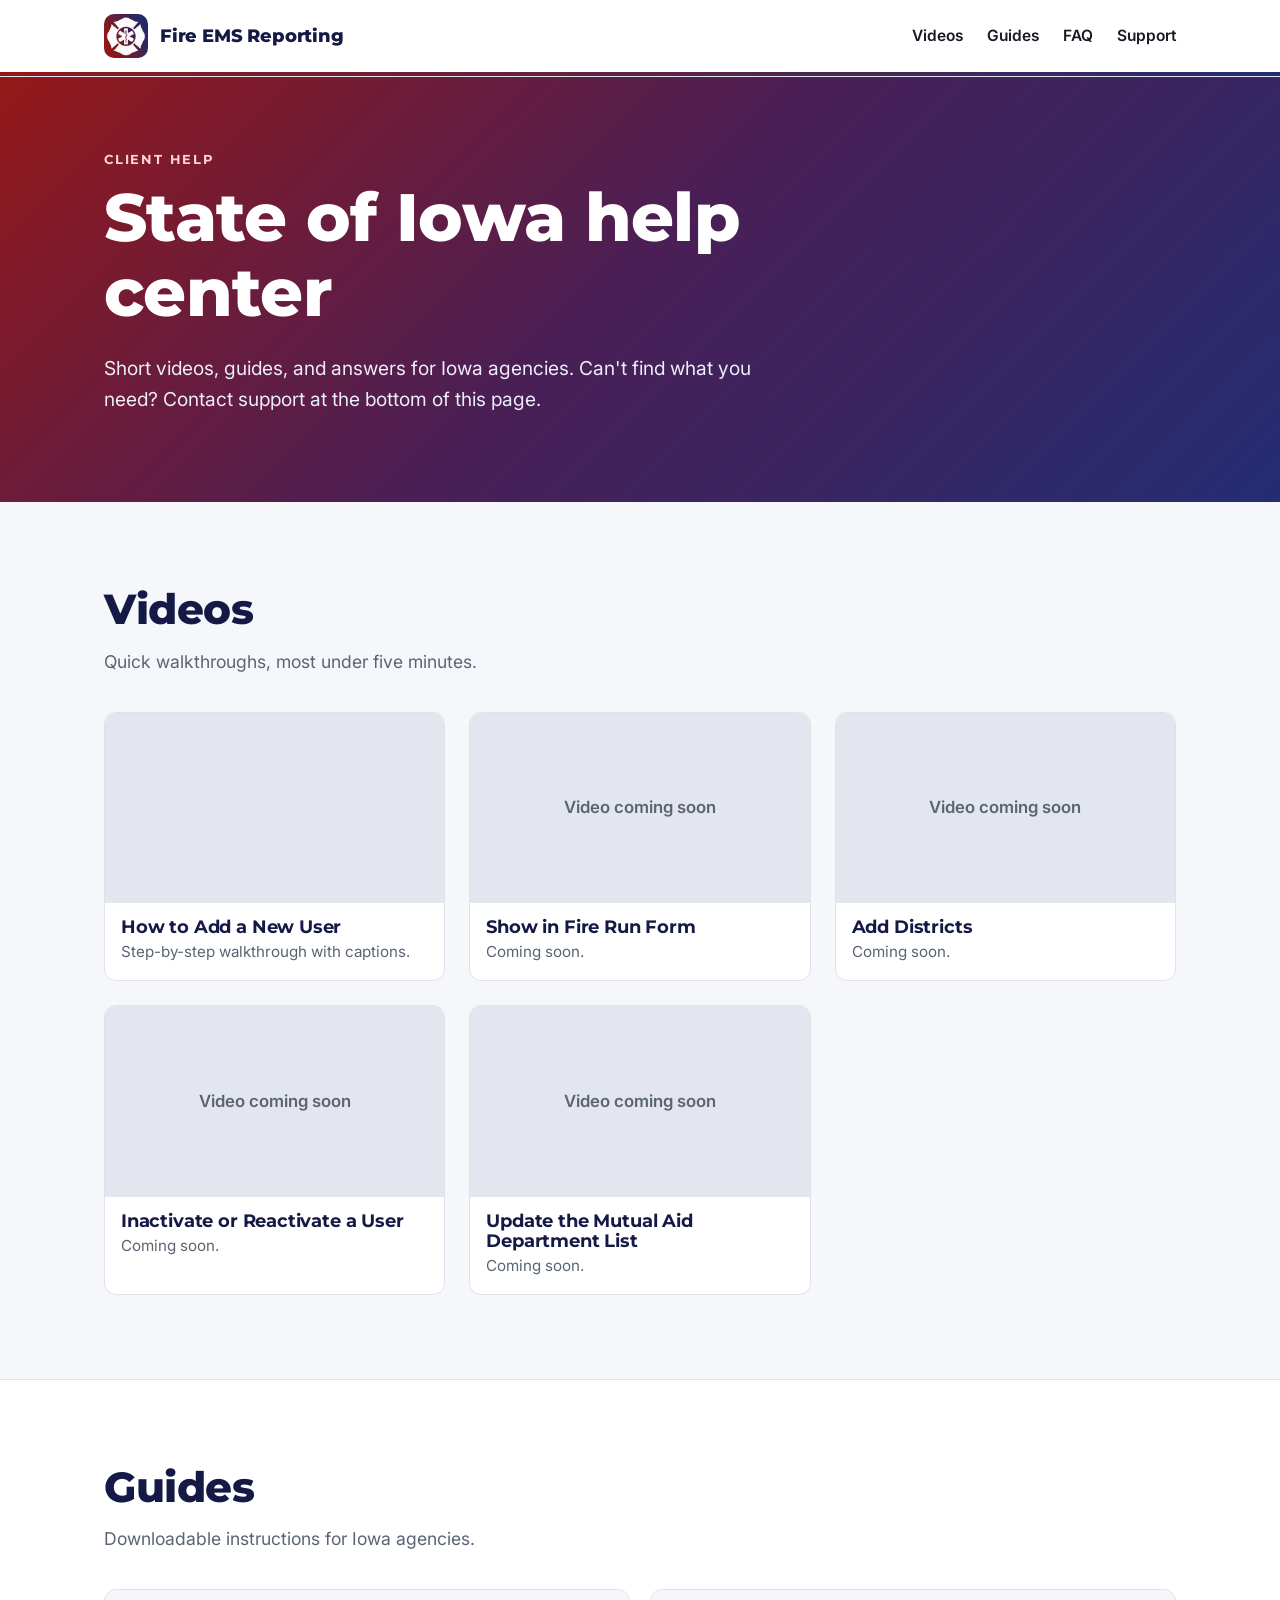
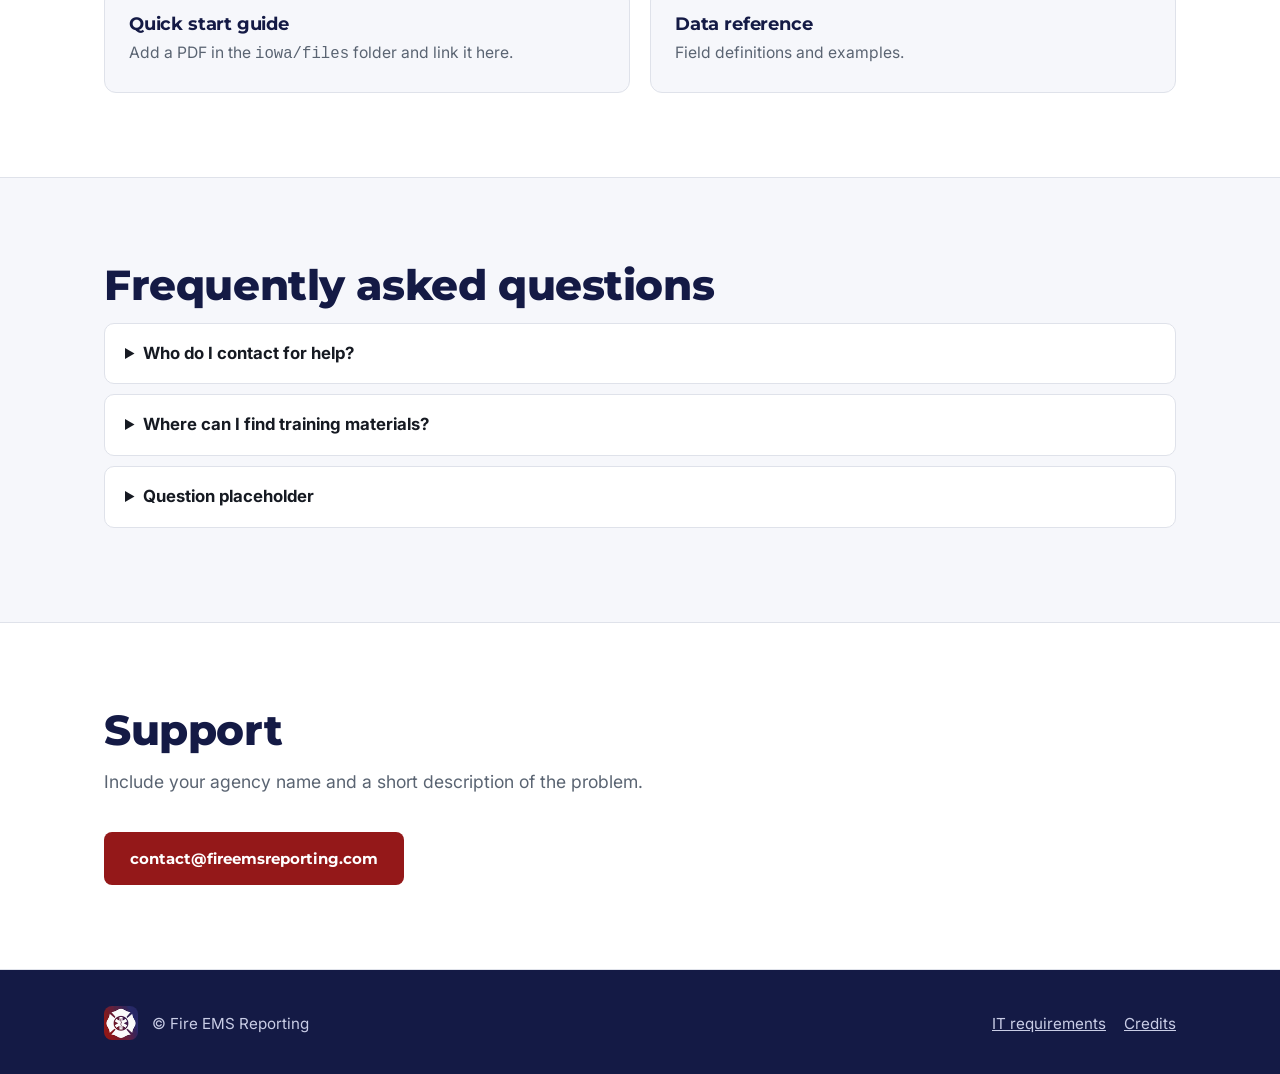
==== commit 91791cc2: "v1.10”" ====
--- a/iowa/index.html
+++ b/iowa/index.html
@@ -1,15 +1,16 @@
 <!DOCTYPE html>
 <html lang="en">
 <head>
-<!-- FER Website v1.5_20261020_1115 -->
+<!-- FER Website v1.10_20261104_1555 -->
 <meta charset="UTF-8">
 <meta name="viewport" content="width=device-width, initial-scale=1">
-<title>State of Iowa Help | Fire EMS Reporting</title>
+<title>State of Iowa Help | Fire EMS Reporting | v1.10_20261104_1555</title>
 <link rel="preconnect" href="https://fonts.googleapis.com">
 <link rel="preconnect" href="https://fonts.gstatic.com" crossorigin>
 <link href="https://fonts.googleapis.com/css2?family=Inter:wght@400;500;600&family=Montserrat:wght@600;700;800&display=swap" rel="stylesheet">
 <link rel="icon" type="image/png" href="../assets/favicon.png">
 <link rel="apple-touch-icon" href="../assets/apple-touch-icon.png">
+<link rel="canonical" href="https://fireemsreporting.com/iowa/">
 <link rel="stylesheet" href="../style.css">
 </head>
 <body>
@@ -28,11 +29,13 @@
   <h2>Videos</h2>
   <p class="lede">Quick walkthroughs, most under five minutes.</p>
   <div class="videos">
-    <!-- To add a video: replace the .frame contents with
-         <iframe src="https://www.youtube.com/embed/VIDEO_ID" allowfullscreen></iframe> -->
-    <div class="vid"><div class="frame">Video coming soon</div><h3>Getting started</h3><p>What you need and where to begin.</p></div>
-    <div class="vid"><div class="frame">Video coming soon</div><h3>Submitting incident data</h3><p>Step-by-step walkthrough.</p></div>
-    <div class="vid"><div class="frame">Video coming soon</div><h3>Fixing common errors</h3><p>What error messages mean and how to resolve them.</p></div>
+    <!-- To add the next video: replace its .frame.soon div with
+         <iframe src="https://www.youtube.com/embed/VIDEO_ID" title="VIDEO TITLE" loading="lazy" allowfullscreen></iframe> -->
+    <div class="vid"><div class="frame"><iframe src="https://www.youtube.com/embed/6aMqtZ9jtuo" title="How to Add a New User" loading="lazy" allow="accelerometer; encrypted-media; gyroscope; picture-in-picture; fullscreen" allowfullscreen referrerpolicy="strict-origin-when-cross-origin"></iframe></div><h3>How to Add a New User</h3><p>Step-by-step walkthrough with captions.</p></div>
+    <div class="vid"><div class="frame soon">Video coming soon</div><h3>Show in Fire Run Form</h3><p>Coming soon.</p></div>
+    <div class="vid"><div class="frame soon">Video coming soon</div><h3>Add Districts</h3><p>Coming soon.</p></div>
+    <div class="vid"><div class="frame soon">Video coming soon</div><h3>Inactivate or Reactivate a User</h3><p>Coming soon.</p></div>
+    <div class="vid"><div class="frame soon">Video coming soon</div><h3>Update the Mutual Aid Department List</h3><p>Coming soon.</p></div>
   </div>
 </div></section>
 
@@ -58,6 +61,6 @@
   <a class="btn" href="mailto:contact@fireemsreporting.com">contact@fireemsreporting.com</a>
 </div></section>
 </main>
-<footer><div class="wrap"><img src="../assets/favicon.png" alt=""><span>&copy; Fire EMS Reporting</span></div></footer>
+<footer><div class="wrap"><img src="../assets/favicon.png" alt=""><span>&copy; Fire EMS Reporting</span><span class="flinks"><a href="../requirements/">IT requirements</a><a href="../credits/">Credits</a></span></div></footer>
 </body>
 </html>
--- a/style.css
+++ b/style.css
@@ -1,4 +1,4 @@
-/* FER Website v1.5_20261020_1115 */
+/* FER Website v1.10_20261104_1555 */
 :root{--red:#941819;--red2:#b52024;--navy:#242d72;--navy-d:#141a45;--ink:#161a22;--steel:#5a6472;--line:#dfe2ea;--bg:#f6f7fb;--white:#fff;--amber:#FF8C00}
 *{box-sizing:border-box;margin:0;padding:0}
 html{scroll-behavior:smooth}
@@ -71,3 +71,20 @@
  section{padding:56px 0}.hero{padding-top:48px}
  .btn.alt{margin:12px 0 0}.pricing{padding:30px}.pricing .amt{font-size:3.2rem}
 }
+
+/* v1.7_20261024_1925 demo section */
+.demo-frame{margin:22px 0 8px}
+.demo-btn{display:none}
+@media (max-width:640px){.demo-frame{display:none}.demo-btn{display:inline-block;margin-top:14px}}
+
+/* v1.10 footer links, requirements and credits pages */
+footer .flinks{margin-left:auto;display:flex;gap:18px;flex-wrap:wrap}
+footer .flinks a{color:#c9cde6}
+footer .flinks a:hover{color:#fff}
+.prose{max-width:760px}
+.prose h2{font-size:1.5rem;margin:34px 0 10px}
+.prose h2:first-child{margin-top:0}
+.prose ul{margin:0 0 14px 22px;color:var(--steel)}
+.prose li{margin-bottom:6px}
+.prose p{color:var(--steel);margin-bottom:12px}
+.vid .frame.soon{font-weight:600}
